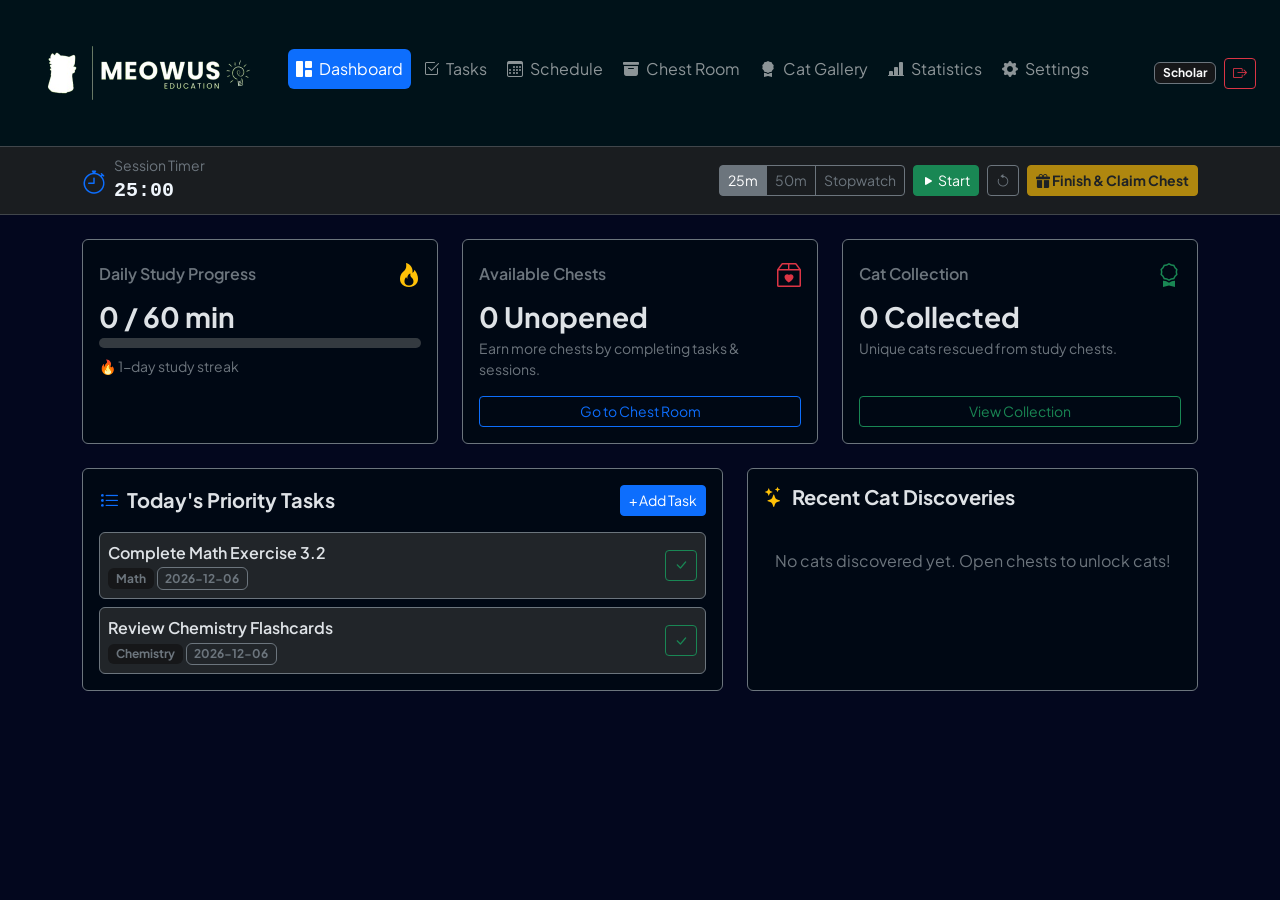
==== index.html @ 3c2ec301 "Initial commit" ====
<!DOCTYPE html>
<html lang="en" data-bs-theme="dark">

<head>
    <meta charset="UTF-8" />
    <meta name="viewport" content="width=device-width, initial-scale=1.0" />
    <title>Meowus Education</title>
    <!-- Bootstrap 5 CSS (Dark Mode enabled) -->
    <link href="https://cdn.jsdelivr.net/npm/bootstrap@5.3.3/dist/css/bootstrap.min.css" rel="stylesheet" />
    <!-- Bootstrap Icons -->
    <link href="https://cdn.jsdelivr.net/npm/bootstrap-icons@1.11.3/font/bootstrap-icons.min.css" rel="stylesheet" />
    <!-- Google Fonts -->
    <link rel="preconnect" href="https://fonts.googleapis.com">
    <link rel="preconnect" href="https://fonts.gstatic.com" crossorigin>
    <link href="https://fonts.googleapis.com/css2?family=Plus+Jakarta+Sans:wght@400;500;600;700;800&display=swap"
        rel="stylesheet">
    <link rel="stylesheet" href="./mindx-cinema/styles/style.css" />
</head>

<body>
    <!-- Top Navigation Bar -->
    <header
        class="navbar navbar-expand-lg navbar-dark border-bottom border-secondary-subtle sticky-top bg-dark-surface">
        <div class="container-fluid px-3 px-lg-4">
            <a class="navbar-brand d-flex align-items-center gap-2 fw-bold" href="#">
                <span class="nav-icon-container">
                    <img class="nav-icon" src="/mindx-cinema/assets/icon.png" alt="App Logo">
                </span>
            </a>

            <!-- Mobile Toggle -->
            <button class="navbar-toggler" type="button" data-bs-toggle="collapse" data-bs-target="#topNav">
                <span class="navbar-toggler-icon"></span>
            </button>

            <!-- Nav Items -->
            <div class="collapse navbar-collapse" id="topNav">
                <ul class="navbar-nav me-auto mb-2 ms-lg-5 nav-pills gap-1 ms-lg-3">
                    <li class="nav-item">
                        <button class="nav-link active" data-view="dashboard"><i class="bi bi-grid-1x2-fill me-1"></i>
                            Dashboard</button>
                    </li>
                    <li class="nav-item">
                        <button class="nav-link" data-view="tasks"><i class="bi bi-check2-square me-1"></i>
                            Tasks</button>
                    </li>
                    <li class="nav-item">
                        <button class="nav-link" data-view="schedule"><i class="bi bi-calendar3 me-1"></i>
                            Schedule</button>
                    </li>
                    <li class="nav-item">
                        <button class="nav-link position-relative" data-view="chests">
                            <i class="bi bi-archive-fill me-1"></i> Chest Room
                            <span id="navChestBadge"
                                class="position-absolute top-0 start-100 translate-middle badge rounded-pill bg-danger d-none">0</span>
                        </button>
                    </li>
                    <li class="nav-item">
                        <button class="nav-link" data-view="collection"><i class="bi bi-award-fill me-1"></i> Cat
                            Gallery</button>
                    </li>
                    <li class="nav-item">
                        <button class="nav-link" data-view="stats"><i class="bi bi-bar-chart-line-fill me-1"></i>
                            Statistics</button>
                    </li>
                    <li class="nav-item">
                        <button class="nav-link" data-view="settings"><i class="bi bi-gear-fill me-1"></i>
                            Settings</button>
                    </li>
                </ul>

                <!-- User / Auth Profile Area -->
                <div class="d-flex align-items-center gap-2">
                    <div id="authProfileDisplay" class="d-none align-items-center gap-2">
                        <span class="badge bg-secondary-subtle text-light border border-secondary px-2 py-1"
                            id="currentUserDisplay">User</span>
                        <button class="btn btn-sm btn-outline-danger" id="logoutBtn" title="Logout"><i
                                class="bi bi-box-arrow-right"></i></button>
                    </div>
                    <button class="btn btn-sm btn-primary" id="loginModalBtn" data-bs-toggle="modal"
                        data-bs-target="#authModal">
                        <i class="bi bi-person-fill"></i> Sign In
                    </button>
                </div>
            </div>
        </div>
    </header>

    <!-- Global Banner / Study Timer Widget (Fixed Bar) -->
    <section class="timer-bar bg-dark-subtle border-bottom border-secondary-subtle py-2">
        <div class="container d-flex flex-wrap align-items-center justify-content-between gap-2">
            <div class="d-flex align-items-center gap-2">
                <i class="bi bi-stopwatch text-primary fs-4"></i>
                <div>
                    <span class="small text-secondary d-block">Session Timer</span>
                    <span class="fs-5 fw-bold font-monospace" id="timerDisplay">25:00</span>
                </div>
            </div>
            <div class="d-flex align-items-center gap-2">
                <div class="btn-group btn-group-sm">
                    <button class="btn btn-outline-secondary active" data-timer-type="25">25m</button>
                    <button class="btn btn-outline-secondary" data-timer-type="50">50m</button>
                    <button class="btn btn-outline-secondary" data-timer-type="stopwatch">Stopwatch</button>
                </div>
                <button class="btn btn-sm btn-success" id="timerToggleBtn"><i class="bi bi-play-fill"></i>
                    Start</button>
                <button class="btn btn-sm btn-outline-secondary" id="timerResetBtn"><i
                        class="bi bi-arrow-counterclockwise"></i></button>
                <button class="btn btn-sm btn-warning text-dark fw-bold" id="claimSessionRewardBtn" disabled
                    title="Finish at least 15 min to earn a Study Chest">
                    <i class="bi bi-gift-fill"></i> Finish & Claim Chest
                </button>
            </div>
        </div>
    </section>

    <!-- Main View Container -->
    <main class="container py-4 flex-grow-1">

        <!-- VIEW 1: DASHBOARD -->
        <div id="view-dashboard" class="app-view active">
            <div class="row g-4">
                <!-- Quick stats -->
                <div class="col-12 col-md-4">
                    <div class="card h-100 p-3 bg-dark-card border-secondary">
                        <div class="d-flex justify-content-between align-items-center mb-2">
                            <span class="text-secondary fw-semibold">Daily Study Progress</span>
                            <i class="bi bi-fire text-warning fs-4"></i>
                        </div>
                        <h3 class="fw-bold mb-1" id="dashStudyMinutes">0 / 60 min</h3>
                        <div class="progress progress-bar-themed mb-2" style="height: 10px;">
                            <div class="progress-bar bg-primary" id="dashGoalProgress" style="width: 0%"></div>
                        </div>
                        <span class="small text-secondary" id="dashStreakText">🔥 0-day study streak</span>
                    </div>
                </div>

                <div class="col-12 col-md-4">
                    <div class="card h-100 p-3 bg-dark-card border-secondary">
                        <div class="d-flex justify-content-between align-items-center mb-2">
                            <span class="text-secondary fw-semibold">Available Chests</span>
                            <i class="bi bi-box2-heart text-danger fs-4"></i>
                        </div>
                        <h3 class="fw-bold mb-1" id="dashChestCount">0 Unopened</h3>
                        <p class="small text-secondary mb-3">Earn more chests by completing tasks & sessions.</p>
                        <button class="btn btn-sm btn-outline-primary mt-auto" onclick="switchView('chests')">Go to
                            Chest Room</button>
                    </div>
                </div>

                <div class="col-12 col-md-4">
                    <div class="card h-100 p-3 bg-dark-card border-secondary">
                        <div class="d-flex justify-content-between align-items-center mb-2">
                            <span class="text-secondary fw-semibold">Cat Collection</span>
                            <i class="bi bi-award text-success fs-4"></i>
                        </div>
                        <h3 class="fw-bold mb-1" id="dashCatCount">0 Collected</h3>
                        <p class="small text-secondary mb-3">Unique cats rescued from study chests.</p>
                        <button class="btn btn-sm btn-outline-success mt-auto" onclick="switchView('collection')">View
                            Collection</button>
                    </div>
                </div>

                <!-- Today's Pending Tasks -->
                <div class="col-12 col-lg-7">
                    <div class="card bg-dark-card border-secondary p-3 h-100">
                        <div class="d-flex justify-content-between align-items-center mb-3">
                            <h5 class="fw-bold mb-0"><i class="bi bi-list-task me-2 text-primary"></i>Today's Priority
                                Tasks</h5>
                            <button class="btn btn-sm btn-primary" onclick="openCreateTaskModal()">+ Add Task</button>
                        </div>
                        <div id="dashTaskList" class="task-list-container d-flex flex-column gap-2">
                            <!-- Dynamically populated -->
                        </div>
                    </div>
                </div>

                <!-- Recent Cat Discoveries -->
                <div class="col-12 col-lg-5">
                    <div class="card bg-dark-card border-secondary p-3 h-100">
                        <h5 class="fw-bold mb-3"><i class="bi bi-stars text-warning me-2"></i>Recent Cat Discoveries
                        </h5>
                        <div id="dashRecentCats" class="row g-2">
                            <!-- Dynamically populated -->
                        </div>
                    </div>
                </div>
            </div>
        </div>

        <!-- VIEW 2: TASKS -->
        <div id="view-tasks" class="app-view">
            <div class="d-flex flex-wrap justify-content-between align-items-center gap-3 mb-4">
                <div>
                    <h3 class="fw-bold mb-0">Study Tasks & Assignments</h3>
                    <p class="text-secondary mb-0">Complete tasks to earn corresponding reward chests!</p>
                </div>
                <div class="d-flex gap-2">
                    <select id="taskCategoryFilter" class="form-select form-select-sm bg-dark border-secondary">
                        <option value="all">All Categories</option>
                        <option value="small">Small Task (Cardboard Box)</option>
                        <option value="homework">Homework (Homework Box)</option>
                        <option value="milestone">Milestone (Golden Chest)</option>
                    </select>
                    <button class="btn btn-primary btn-sm px-3" onclick="openCreateTaskModal()"><i
                            class="bi bi-plus-lg"></i> Add Task</button>
                </div>
            </div>

            <div class="row g-3" id="taskListGrid">
                <!-- Rendered task cards -->
            </div>
        </div>

        <!-- VIEW 3: SCHEDULE -->
        <div id="view-schedule" class="app-view">
            <div class="d-flex justify-content-between align-items-center mb-4">
                <div>
                    <h3 class="fw-bold mb-0">Study Schedule</h3>
                    <p class="text-secondary mb-0">Plan your revisions, lecture sessions, and assignment deadlines.</p>
                </div>
                <button class="btn btn-primary btn-sm" data-bs-toggle="modal" data-bs-target="#scheduleModal">+ Schedule
                    Event</button>
            </div>

            <div class="row g-3" id="scheduleListContainer">
                <!-- Scheduled blocks injected here -->
            </div>
        </div>

        <!-- VIEW 4: CHEST ROOM -->
        <div id="view-chests" class="app-view">
            <div class="text-center mb-4">
                <h2 class="fw-bold mb-1">Rewards & Chest Room</h2>
                <p class="text-secondary">Open earned chests to adopt brand new unique cats for your gallery!</p>
            </div>

            <div class="row g-4 justify-content-center">
                <!-- Cardboard Box -->
                <div class="col-12 col-sm-6 col-lg-3">
                    <div class="card chest-card bg-dark-card border-secondary text-center p-3 h-100">
                        <div class="chest-icon-wrapper mb-3">
                            <i class="bi bi-box-seam fs-1 text-secondary"></i>
                        </div>
                        <h5 class="fw-bold">Cardboard Box</h5>
                        <p class="small text-secondary mb-3">Reward for completing quick tasks.</p>
                        <div class="mb-3">
                            <span class="badge bg-secondary-subtle text-secondary-emphasis fs-6"
                                id="boxCount-cardboard">0 Available</span>
                        </div>
                        <button class="btn btn-primary mt-auto" onclick="openChest('cardboard')" id="openBtn-cardboard"
                            disabled>Open Box</button>
                    </div>
                </div>

                <!-- Homework Box -->
                <div class="col-12 col-sm-6 col-lg-3">
                    <div class="card chest-card bg-dark-card border-secondary text-center p-3 h-100">
                        <div class="chest-icon-wrapper mb-3">
                            <i class="bi bi-briefcase-fill fs-1 text-info"></i>
                        </div>
                        <h5 class="fw-bold">Homework Box</h5>
                        <p class="small text-secondary mb-3">Reward for finishing a full homework.</p>
                        <div class="mb-3">
                            <span class="badge bg-info-subtle text-info fs-6" id="boxCount-homework">0 Available</span>
                        </div>
                        <button class="btn btn-info mt-auto text-dark fw-bold" onclick="openChest('homework')"
                            id="openBtn-homework" disabled>Open Box</button>
                    </div>
                </div>

                <!-- Study Chest -->
                <div class="col-12 col-sm-6 col-lg-3">
                    <div class="card chest-card bg-dark-card border-secondary text-center p-3 h-100">
                        <div class="chest-icon-wrapper mb-3">
                            <i class="bi bi-gem fs-1 text-primary"></i>
                        </div>
                        <h5 class="fw-bold">Study Chest</h5>
                        <p class="small text-secondary mb-3">Earned from focused study timer sessions.</p>
                        <div class="mb-3">
                            <span class="badge bg-primary-subtle text-primary fs-6" id="boxCount-study">0
                                Available</span>
                        </div>
                        <button class="btn btn-primary mt-auto" onclick="openChest('study')" id="openBtn-study"
                            disabled>Open Chest</button>
                    </div>
                </div>

                <!-- Golden Chest -->
                <div class="col-12 col-sm-6 col-lg-3">
                    <div class="card chest-card bg-dark-card border-warning text-center p-3 h-100">
                        <div class="chest-icon-wrapper mb-3">
                            <i class="bi bi-trophy-fill fs-1 text-warning"></i>
                        </div>
                        <h5 class="fw-bold text-warning">Golden Chest</h5>
                        <p class="small text-secondary mb-3">Higher Epic/Legendary cat chance for milestones.</p>
                        <div class="mb-3">
                            <span class="badge bg-warning text-dark fs-6" id="boxCount-golden">0 Available</span>
                        </div>
                        <button class="btn btn-warning mt-auto fw-bold text-dark" onclick="openChest('golden')"
                            id="openBtn-golden" disabled>Open Golden Chest</button>
                    </div>
                </div>
            </div>
        </div>

        <!-- VIEW 5: CAT COLLECTION -->
        <div id="view-collection" class="app-view">
            <div class="d-flex flex-wrap justify-content-between align-items-center gap-3 mb-4">
                <div>
                    <h3 class="fw-bold mb-0">Cat Collection</h3>
                    <p class="text-secondary mb-0">Every cat is guaranteed unique by CatAPI ID.</p>
                </div>
                <div class="d-flex gap-2">
                    <select id="collectionRarityFilter" class="form-select form-select-sm bg-dark border-secondary">
                        <option value="all">All Rarities</option>
                        <option value="Common">Common</option>
                        <option value="Rare">Rare</option>
                        <option value="Epic">Epic</option>
                        <option value="Legendary">Legendary</option>
                    </select>
                </div>
            </div>

            <div class="row g-3" id="collectionGrid">
                <!-- Cats injected here -->
            </div>
        </div>

        <!-- VIEW 6: STATISTICS -->
        <div id="view-stats" class="app-view">
            <h3 class="fw-bold mb-4">Study Performance & Collection Metrics</h3>
            <div class="row g-4">
                <div class="col-12 col-md-3">
                    <div class="card bg-dark-card border-secondary p-3 text-center">
                        <h6 class="text-secondary">Total Study Time</h6>
                        <h2 class="fw-bold text-primary mb-0" id="statTotalMinutes">0m</h2>
                    </div>
                </div>
                <div class="col-12 col-md-3">
                    <div class="card bg-dark-card border-secondary p-3 text-center">
                        <h6 class="text-secondary">Tasks Completed</h6>
                        <h2 class="fw-bold text-success mb-0" id="statCompletedTasks">0</h2>
                    </div>
                </div>
                <div class="col-12 col-md-3">
                    <div class="card bg-dark-card border-secondary p-3 text-center">
                        <h6 class="text-secondary">Cats Adopted</h6>
                        <h2 class="fw-bold text-warning mb-0" id="statCatsCount">0</h2>
                    </div>
                </div>
                <div class="col-12 col-md-3">
                    <div class="card bg-dark-card border-secondary p-3 text-center">
                        <h6 class="text-secondary">Current Streak</h6>
                        <h2 class="fw-bold text-danger mb-0" id="statStreak">0 Days</h2>
                    </div>
                </div>

                <div class="col-12 col-md-6">
                    <div class="card bg-dark-card border-secondary p-4 h-100">
                        <h5 class="fw-bold mb-3">Cat Collection Rarity Breakdown</h5>
                        <div id="rarityBreakdownContainer" class="d-flex flex-column gap-3">
                            <!-- Progress meters for Common/Rare/Epic/Legendary -->
                        </div>
                    </div>
                </div>

                <div class="col-12 col-md-6">
                    <div class="card bg-dark-card border-secondary p-4 h-100">
                        <h5 class="fw-bold mb-3">Chests Opened Lifetime</h5>
                        <div id="chestBreakdownContainer" class="d-flex flex-column gap-2">
                            <!-- Breakdown list -->
                        </div>
                    </div>
                </div>
            </div>
        </div>

        <!-- VIEW 7: SETTINGS -->
        <div id="view-settings" class="app-view">
            <div class="card bg-dark-card border-secondary p-4 max-w-700 mx-auto">
                <h4 class="fw-bold mb-3">App & Study Settings</h4>

                <div class="mb-3">
                    <label class="form-label">Daily Study Goal (Minutes)</label>
                    <input type="number" class="form-control bg-dark border-secondary" id="settingDailyGoal" min="10"
                        max="600" value="60">
                </div>

                <div class="mb-3">
                    <label class="form-label">Custom The Cat API Key (Optional)</label>
                    <input type="password" class="form-control bg-dark border-secondary" id="settingApiKey"
                        placeholder="Leave empty to use public shared key">
                    <div class="form-text">Free API key from <a href="https://thecatapi.com/" target="_blank"
                            rel="noreferrer">thecatapi.com</a> removes global request throttling.</div>
                </div>

                <div class="mb-3">
                    <label class="form-label">Study Background Music</label>
                    <select class="form-select bg-dark border-secondary" id="settingMusicTrack">
                        <option value="disabled">Disabled</option>
                        <option value="ambient" selected>Ambient Focus (Looped)</option>
                        <option value="piano">Calm Piano (Looped)</option>
                        <option value="lo-fi">Lo-Fi Study Beats (Looped)</option>
                        <option value="nature">Nature Sounds (Looped)</option>
                    </select>
                    <div class="form-text">Background music plays during timer sessions. Your custom upload coming soon!
                    </div>
                </div>

                <div class="form-check form-switch mb-3">
                    <input class="form-check-input" type="checkbox" id="settingMusicToggle" checked>
                    <label class="form-check-label" for="settingMusicToggle">Enable Background Study Music</label>
                </div>

                <!-- Keep the existing sound effects toggle -->
                <div class="form-check form-switch mb-3">
                    <input class="form-check-input" type="checkbox" id="settingSoundToggle" checked>
                    <label class="form-check-label" for="settingSoundToggle">Enable Sound Effects for Chests &
                        Timer</label>
                </div>

                <div class="form-check form-switch mb-3">
                    <input class="form-check-input" type="checkbox" id="settingSoundToggle" checked>
                    <label class="form-check-label" for="settingSoundToggle">Enable Sound Effects for Chests &
                        Timer</label>
                </div>

                <hr class="border-secondary my-4" />

                <div class="d-flex justify-content-between align-items-center">
                    <div>
                        <h6 class="fw-bold text-danger mb-1">Reset All Local Data</h6>
                        <p class="small text-secondary mb-0">Deletes current user tasks, streak, and cat collection.</p>
                    </div>
                    <button class="btn btn-outline-danger btn-sm" id="resetDataBtn">Purge Data</button>
                </div>

                <div class="mt-4 text-end">
                    <button class="btn btn-primary" id="saveSettingsBtn">Save Settings</button>
                </div>
            </div>
        </div>

    </main>

    <!-- MODAL: Add / Edit Task -->
    <div class="modal fade" id="taskModal" tabindex="-1">
        <div class="modal-dialog modal-dialog-centered">
            <div class="modal-content bg-dark-card border-secondary">
                <div class="modal-header border-secondary">
                    <h5 class="modal-title fw-bold" id="taskModalTitle">Add New Study Task</h5>
                    <button type="button" class="btn-close btn-close-white" data-bs-dismiss="modal"></button>
                </div>
                <div class="modal-body">
                    <form id="taskForm">
                        <input type="hidden" id="taskFormId" />
                        <div class="mb-3">
                            <label class="form-label">Task Title</label>
                            <input type="text" class="form-control bg-dark border-secondary" id="taskTitleInput"
                                required placeholder="e.g. Read Physics Chapter 4" />
                        </div>
                        <div class="row g-2 mb-3">
                            <div class="col-6">
                                <label class="form-label">Subject</label>
                                <input type="text" class="form-control bg-dark border-secondary" id="taskSubjectInput"
                                    required placeholder="e.g. Math, History" />
                            </div>
                            <div class="col-6">
                                <label class="form-label">Deadline</label>
                                <input type="date" class="form-control bg-dark border-secondary" id="taskDeadlineInput"
                                    required />
                            </div>
                        </div>
                        <div class="row g-2 mb-3">
                            <div class="col-6">
                                <label class="form-label">Type & Reward</label>
                                <select class="form-select bg-dark border-secondary" id="taskTypeInput">
                                    <option value="small">Small Task (Cardboard)</option>
                                    <option value="homework">Homework (Homework Box)</option>
                                    <option value="milestone">Milestone (Golden Chest)</option>
                                </select>
                            </div>
                            <div class="col-6">
                                <label class="form-label">Priority</label>
                                <select class="form-select bg-dark border-secondary" id="taskPriorityInput">
                                    <option value="Low">Low</option>
                                    <option value="Medium" selected>Medium</option>
                                    <option value="High">High</option>
                                </select>
                            </div>
                        </div>
                        <div class="text-end">
                            <button type="submit" class="btn btn-primary">Save Task</button>
                        </div>
                    </form>
                </div>
            </div>
        </div>
    </div>

    <!-- MODAL: Add Schedule Event -->
    <div class="modal fade" id="scheduleModal" tabindex="-1">
        <div class="modal-dialog modal-dialog-centered">
            <div class="modal-content bg-dark-card border-secondary">
                <div class="modal-header border-secondary">
                    <h5 class="modal-title fw-bold">Schedule Study Session / Class</h5>
                    <button type="button" class="btn-close btn-close-white" data-bs-dismiss="modal"></button>
                </div>
                <div class="modal-body">
                    <form id="scheduleForm">
                        <div class="mb-3">
                            <label class="form-label">Event Name</label>
                            <input type="text" class="form-control bg-dark border-secondary" id="schedTitle" required
                                placeholder="Calculus Lecture / Revision" />
                        </div>
                        <div class="row g-2 mb-3">
                            <div class="col-6">
                                <label class="form-label">Day of Week</label>
                                <select class="form-select bg-dark border-secondary" id="schedDay">
                                    <option>Monday</option>
                                    <option>Tuesday</option>
                                    <option>Wednesday</option>
                                    <option>Thursday</option>
                                    <option>Friday</option>
                                    <option>Saturday</option>
                                    <option>Sunday</option>
                                </select>
                            </div>
                            <div class="col-6">
                                <label class="form-label">Time</label>
                                <input type="time" class="form-control bg-dark border-secondary" id="schedTime" required
                                    value="10:00" />
                            </div>
                        </div>
                        <div class="mb-3">
                            <label class="form-label">Type</label>
                            <select class="form-select bg-dark border-secondary" id="schedType">
                                <option value="Class">Class / Lecture</option>
                                <option value="Revision">Revision Session</option>
                                <option value="Deadline">Assignment Deadline</option>
                            </select>
                        </div>
                        <div class="text-end">
                            <button type="submit" class="btn btn-primary">Add Event</button>
                        </div>
                    </form>
                </div>
            </div>
        </div>
    </div>

    <!-- MODAL: Chest Reveal (Unboxing Animation) -->
    <div class="modal fade" id="chestRevealModal" data-bs-backdrop="static" tabindex="-1">
        <div class="modal-dialog modal-dialog-centered">
            <div class="modal-content bg-dark-card border-secondary text-center overflow-hidden">
                <div class="modal-body p-4">
                    <div id="unboxingSpinner" class="py-5">
                        <div class="spinner-grow text-warning mb-3" style="width: 3.5rem; height: 3.5rem;"></div>
                        <h4 class="fw-bold animate-pulse">Unlocking Chest & Calling The Cat API...</h4>
                        <p class="text-secondary small">Looking for a brand new, unique cat...</p>
                    </div>

                    <div id="unboxingResult" class="d-none">
                        <span class="badge mb-2 px-3 py-1 fs-6 text-uppercase fw-bold" id="catRarityBadge">Common</span>
                        <div class="cat-reveal-image-container position-relative rounded overflow-hidden my-3">
                            <img id="revealCatImage" src="" alt="Rescued Cat" class="img-fluid rounded" />
                        </div>
                        <h4 class="fw-bold" id="catRevealName">Unique Cat Rescued!</h4>
                        <p class="text-secondary small font-monospace mb-1" id="catRevealId">Cat ID: -</p>
                        <p class="text-secondary small mb-3" id="catRevealDate"></p>
                        <button class="btn btn-success px-4" data-bs-dismiss="modal">Add to Collection</button>
                    </div>
                </div>
            </div>
        </div>
    </div>

    <!-- MODAL: Cat Card Inspector -->
    <div class="modal fade" id="catInspectModal" tabindex="-1">
        <div class="modal-dialog modal-dialog-centered">
            <div class="modal-content bg-dark-card border-secondary">
                <div class="modal-header border-secondary">
                    <h5 class="modal-title fw-bold" id="inspectTitle">Cat Details</h5>
                    <button type="button" class="btn-close btn-close-white" data-bs-dismiss="modal"></button>
                </div>
                <div class="modal-body text-center">
                    <img id="inspectImage" src="" alt="Cat Image" class="img-fluid rounded mb-3 border border-secondary"
                        style="max-height: 380px; object-fit: cover;" />
                    <h5 class="fw-bold mb-1" id="inspectId"></h5>
                    <span class="badge mb-2 px-3 py-1" id="inspectRarity"></span>
                    <p class="text-secondary small mb-0" id="inspectDate"></p>

                    <!-- NEW: Cat Rename Section -->
                    <div class="card bg-dark border-secondary p-2 mb-3">
                        <input type="text" class="form-control bg-dark border-secondary form-control-sm"
                            id="catCustomName" placeholder="Give your cat a custom name..." maxlength="50">
                        <button class="btn btn-sm btn-outline-success mt-2 w-100" id="saveCustomNameBtn">
                            <i class="bi bi-pencil"></i> Save Custom Name
                        </button>
                    </div>

                    <button class="btn btn-sm btn-outline-danger w-100" id="removeCatBtn">
                        <i class="bi bi-trash"></i> Remove from Collection
                    </button>
                </div>
            </div>
        </div>
    </div>

    <!-- MODAL: Sign In / Auth -->
    <div class="modal fade" id="authModal" tabindex="-1">
        <div class="modal-dialog modal-dialog-centered">
            <div class="modal-content bg-dark-card border-secondary">
                <div class="modal-header border-secondary">
                    <h5 class="modal-title fw-bold">Sign In / Switch Profile</h5>
                    <button type="button" class="btn-close btn-close-white" data-bs-dismiss="modal"></button>
                </div>
                <div class="modal-body">
                    <form id="authForm">
                        <div class="mb-3">
                            <label class="form-label">Username</label>
                            <input type="text" class="form-control bg-dark border-secondary" id="authUsernameInput"
                                required placeholder="e.g. CatScholar" />
                            <div class="form-text">Every username keeps separate tasks, chests, and collections in
                                localStorage.</div>
                        </div>
                        <div class="text-end">
                            <button type="submit" class="btn btn-primary">Continue</button>
                        </div>
                    </form>
                </div>
            </div>
        </div>
    </div>

    <!-- Audio for background study music -->
    <audio id="bgMusicPlayer" loop style="display: none;"></audio>

    <!-- Bootstrap JS Bundle -->
    <script src="https://cdn.jsdelivr.net/npm/bootstrap@5.3.3/dist/js/bootstrap.bundle.min.js"></script>
    <script src="./mindx-cinema/scripts/app.js"></script>
</body>

</html>
---- mindx-cinema/styles/style.css ----
:root {
    --bg-body: #03071e;
    --bg-surface: #001219;
    --bg-card: #000814;
    --border-color: #0d1b2a;
    --text-main: #f0f6fc;
    --text-muted: #8b949e;
    --primary-accent: #0b090a;
}

.nav-icon-container {
    position: relative;
    width: 200px;
    height: 120px;
}

.nav-icon {
    position: absolute;
    width: 250px;
    height: 250px;

    top: 50%;
    left: 60%;
    transform: translate(-50%, -50%);
}

body {
    font-family: 'Plus Jakarta Sans', -apple-system, BlinkMacSystemFont, sans-serif;
    background-color: var(--bg-body);
    color: var(--text-main);
    min-height: 100vh;
    display: flex;
    flex-direction: column;
}

/* Background surfaces */
.bg-dark-surface {
    background-color: var(--bg-surface) !important;
}

.bg-dark-card {
    background-color: var(--bg-card) !important;
}

/* App Logo Icon styling */
.app-icon {
    width: 32px;
    height: 32px;
    object-fit: cover;
    border: 1.5px solid var(--primary-accent);
}

.text-gradient {
    background: linear-gradient(135deg, #818cf8 0%, #c084fc 100%);
    -webkit-background-clip: text;
    -webkit-text-fill-color: transparent;
}

/* View switcher */
.app-view {
    display: none;
    animation: fadeIn 0.25s ease-in-out;
}

.app-view.active {
    display: block;
}

@keyframes fadeIn {
    from {
        opacity: 0;
        transform: translateY(6px);
    }

    to {
        opacity: 1;
        transform: translateY(0);
    }
}

/* Chest Cards */
.chest-card {
    transition: transform 0.2s ease, box-shadow 0.2s ease;
}

.chest-card:hover {
    transform: translateY(-4px);
    box-shadow: 0 10px 20px rgba(0, 0, 0, 0.4);
}

.chest-icon-wrapper {
    animation: floatIcon 3s ease-in-out infinite;
}

@keyframes floatIcon {

    0%,
    100% {
        transform: translateY(0);
    }

    50% {
        transform: translateY(-6px);
    }
}

/* Rarity Glowing Borders & Badges */
.rarity-Common {
    border-color: #8b949e !important;
}

.badge-Common {
    background-color: #484f58;
    color: #fff;
}

.rarity-Rare {
    border-color: #38bdf8 !important;
    box-shadow: 0 0 10px rgba(56, 189, 248, 0.2);
}

.badge-Rare {
    background-color: #0284c7;
    color: #fff;
}

.rarity-Epic {
    border-color: #a855f7 !important;
    box-shadow: 0 0 14px rgba(168, 85, 247, 0.25);
}

.badge-Epic {
    background-color: #9333ea;
    color: #fff;
}

.rarity-Legendary {
    border-color: #eab308 !important;
    box-shadow: 0 0 18px rgba(234, 179, 8, 0.35);
}

.badge-Legendary {
    background-color: #ca8a04;
    color: #fff;
}

/* Cat Card Thumbnails */
.cat-thumbnail {
    aspect-ratio: 1 / 1;
    object-fit: cover;
    width: 100%;
}

.cat-card-interactive {
    cursor: pointer;
    transition: transform 0.2s ease;
}

.cat-card-interactive:hover {
    transform: scale(1.03);
}

.animate-pulse {
    animation: pulse 1.5s cubic-bezier(0.4, 0, 0.6, 1) infinite;
}

@keyframes pulse {

    0%,
    100% {
        opacity: 1;
    }

    50% {
        opacity: 0.5;
    }
}

/* Scrollable containers */
.task-list-container {
    max-height: 480px;
    overflow-y: auto;
}

.max-w-700 {
    max-width: 700px;
}
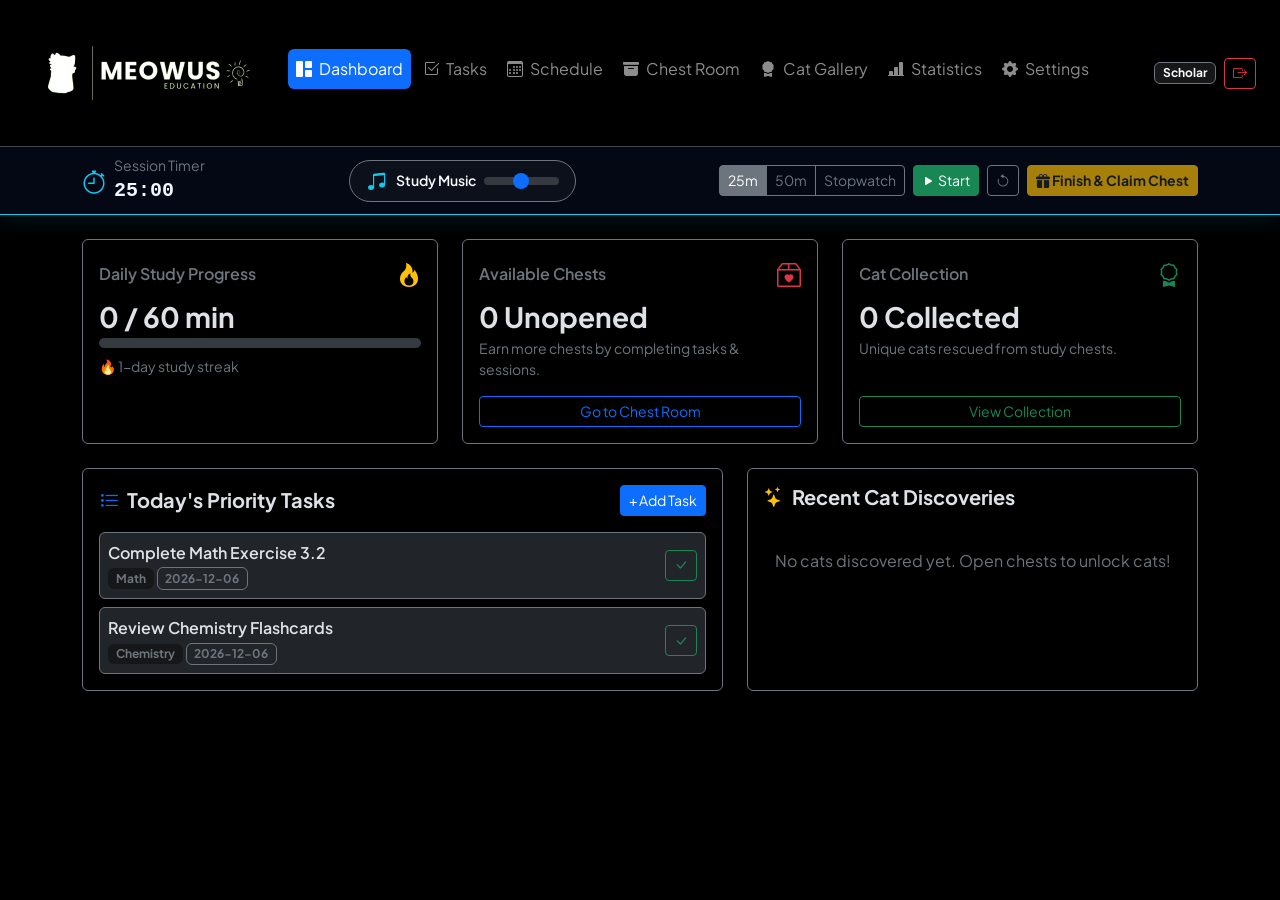
==== commit aa4edc3b: "Overall changes" ====
--- a/index.html
+++ b/index.html
@@ -86,16 +86,31 @@
         </div>
     </header>
 
-    <!-- Global Banner / Study Timer Widget (Fixed Bar) -->
-    <section class="timer-bar bg-dark-subtle border-bottom border-secondary-subtle py-2">
-        <div class="container d-flex flex-wrap align-items-center justify-content-between gap-2">
+    <!-- Global Banner / Study Timer & Music Widget (Fixed Bar) -->
+    <section class="timer-bar border-bottom border-info-subtle py-2">
+        <div class="container d-flex flex-wrap align-items-center justify-content-between gap-3">
+            <!-- Left: Timer Display -->
             <div class="d-flex align-items-center gap-2">
-                <i class="bi bi-stopwatch text-primary fs-4"></i>
+                <i class="bi bi-stopwatch text-info fs-4"></i>
                 <div>
                     <span class="small text-secondary d-block">Session Timer</span>
                     <span class="fs-5 fw-bold font-monospace" id="timerDisplay">25:00</span>
                 </div>
             </div>
+
+            <!-- Center: Looped Study Music Bar -->
+            <div
+                class="music-player-pill d-flex align-items-center gap-2 px-3 py-1 rounded-pill border border-secondary">
+                <button class="btn btn-sm btn-link text-info p-0 text-decoration-none" id="quickMusicToggleBtn"
+                    title="Play/Pause Study Music">
+                    <i class="bi bi-music-note-beamed fs-5" id="quickMusicIcon"></i>
+                </button>
+                <span class="small fw-semibold text-light" id="musicStatusText">Study Music</span>
+                <input type="range" class="form-range music-volume-slider" id="musicVolumeSlider" min="0" max="1"
+                    step="0.05" value="0.5" title="Music Volume">
+            </div>
+
+            <!-- Right: Timer Controls -->
             <div class="d-flex align-items-center gap-2">
                 <div class="btn-group btn-group-sm">
                     <button class="btn btn-outline-secondary active" data-timer-type="25">25m</button>
@@ -396,34 +411,23 @@
                 </div>
 
                 <div class="mb-3">
-                    <label class="form-label">Study Background Music</label>
+                    <label class="form-label">Study Background Music Track</label>
                     <select class="form-select bg-dark border-secondary" id="settingMusicTrack">
-                        <option value="disabled">Disabled</option>
-                        <option value="ambient" selected>Ambient Focus (Looped)</option>
-                        <option value="piano">Calm Piano (Looped)</option>
-                        <option value="lo-fi">Lo-Fi Study Beats (Looped)</option>
-                        <option value="nature">Nature Sounds (Looped)</option>
+                        <option value="./mindx-cinema/assets/study-music.mp3" selected>Main Study Theme (study-music.mp3)</option>
+                        <option value="./mindx-cinema/assets/lofi.mp3">Lo-Fi Beats (lofi.mp3)</option>
+                        <option value="./mindx-cinema/assets/ambient.mp3">Ambient Focus (ambient.mp3)</option>
                     </select>
-                    <div class="form-text">Background music plays during timer sessions. Your custom upload coming soon!
-                    </div>
+                    <div class="form-text">Put your audio files inside <code>/mindx-cinema/assets/</code>!</div>
                 </div>
 
                 <div class="form-check form-switch mb-3">
                     <input class="form-check-input" type="checkbox" id="settingMusicToggle" checked>
-                    <label class="form-check-label" for="settingMusicToggle">Enable Background Study Music</label>
-                </div>
-
-                <!-- Keep the existing sound effects toggle -->
+                    <label class="form-check-label" for="settingMusicToggle">Auto-Play Study Music When Timer Starts</label>
+                </div>
+
                 <div class="form-check form-switch mb-3">
                     <input class="form-check-input" type="checkbox" id="settingSoundToggle" checked>
-                    <label class="form-check-label" for="settingSoundToggle">Enable Sound Effects for Chests &
-                        Timer</label>
-                </div>
-
-                <div class="form-check form-switch mb-3">
-                    <input class="form-check-input" type="checkbox" id="settingSoundToggle" checked>
-                    <label class="form-check-label" for="settingSoundToggle">Enable Sound Effects for Chests &
-                        Timer</label>
+                    <label class="form-check-label" for="settingSoundToggle">Enable Sound Effects for Chests & Timer</label>
                 </div>
 
                 <hr class="border-secondary my-4" />
@@ -634,8 +638,8 @@
         </div>
     </div>
 
-    <!-- Audio for background study music -->
-    <audio id="bgMusicPlayer" loop style="display: none;"></audio>
+    <!-- Audio for background study music (Put your study-music.mp3 in /mindx-cinema/assets/) -->
+    <audio id="bgMusicPlayer" src="./mindx-cinema/assets/study-music.mp3" loop preload="auto"></audio>
 
     <!-- Bootstrap JS Bundle -->
     <script src="https://cdn.jsdelivr.net/npm/bootstrap@5.3.3/dist/js/bootstrap.bundle.min.js"></script>
--- a/mindx-cinema/styles/style.css
+++ b/mindx-cinema/styles/style.css
@@ -1,11 +1,11 @@
 :root {
-    --bg-body: #03071e;
-    --bg-surface: #001219;
-    --bg-card: #000814;
-    --border-color: #0d1b2a;
+    --bg-body: #000000;
+    --bg-surface: #000000;
+    --bg-card: #000000;
+    --border-color: #02050a;
     --text-main: #f0f6fc;
     --text-muted: #8b949e;
-    --primary-accent: #0b090a;
+    --primary-accent: #000000;
 }
 
 .nav-icon-container {
@@ -52,7 +52,6 @@
 
 .text-gradient {
     background: linear-gradient(135deg, #818cf8 0%, #c084fc 100%);
-    -webkit-background-clip: text;
     -webkit-text-fill-color: transparent;
 }
 
@@ -76,6 +75,42 @@
         opacity: 1;
         transform: translateY(0);
     }
+}
+
+/* Timer Bar Custom Color & Glow */
+.timer-bar {
+    background-color: #040814 !important;
+    border-bottom: 1px solid #0dcaf0 !important; /* Cyan / Info border */
+    box-shadow: 0 4px 20px rgba(13, 202, 240, 0.12);
+}
+
+/* Music Player Pill in Timer Bar */
+.music-player-pill {
+    background-color: rgba(255, 255, 255, 0.03);
+    transition: border-color 0.3s ease, box-shadow 0.3s ease;
+}
+
+.music-player-pill.playing {
+    border-color: #0dcaf0 !important;
+    box-shadow: 0 0 12px rgba(13, 202, 240, 0.25);
+}
+
+.music-volume-slider {
+    width: 75px;
+    height: 6px;
+    cursor: pointer;
+}
+
+/* Spinning/bouncing music note when active */
+.music-note-spin {
+    display: inline-block;
+    animation: musicBounce 1s ease-in-out infinite;
+    color: #0dcaf0;
+}
+
+@keyframes musicBounce {
+    0%, 100% { transform: translateY(0) scale(1); }
+    50% { transform: translateY(-3px) scale(1.15); }
 }
 
 /* Chest Cards */
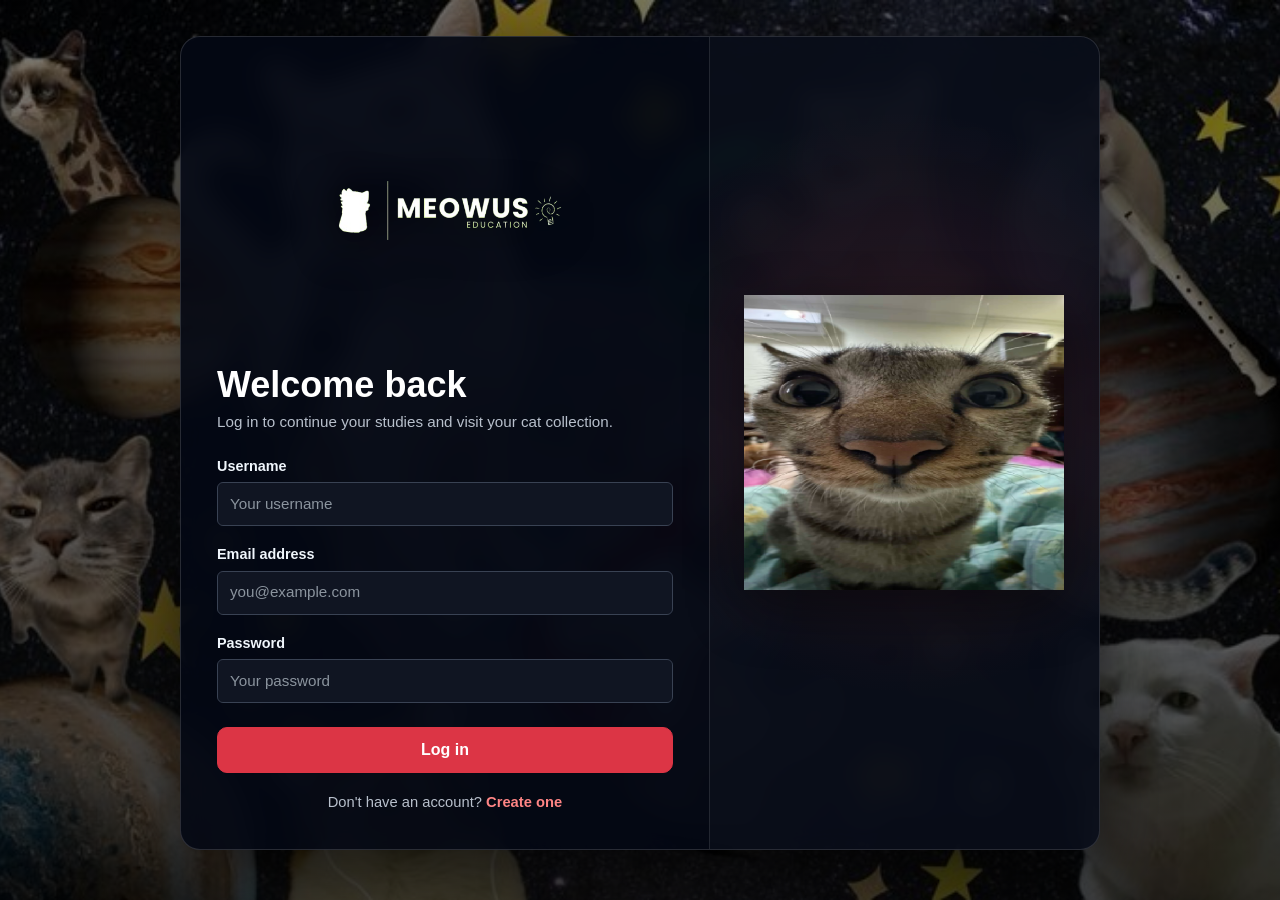
==== commit 170b6250: "Added register and login" ====
--- a/index.html
+++ b/index.html
@@ -1,40 +1,49 @@
 <!DOCTYPE html>
+<!-- data-bs-theme="dark" tells Bootstrap 5 to use its built-in dark mode colors -->
 <html lang="en" data-bs-theme="dark">
 
 <head>
     <meta charset="UTF-8" />
     <meta name="viewport" content="width=device-width, initial-scale=1.0" />
     <title>Meowus Education</title>
-    <!-- Bootstrap 5 CSS (Dark Mode enabled) -->
     <link href="https://cdn.jsdelivr.net/npm/bootstrap@5.3.3/dist/css/bootstrap.min.css" rel="stylesheet" />
-    <!-- Bootstrap Icons -->
     <link href="https://cdn.jsdelivr.net/npm/bootstrap-icons@1.11.3/font/bootstrap-icons.min.css" rel="stylesheet" />
-    <!-- Google Fonts -->
+
+    <!-- 'Plus Jakarta Sans' font -->
     <link rel="preconnect" href="https://fonts.googleapis.com">
     <link rel="preconnect" href="https://fonts.gstatic.com" crossorigin>
     <link href="https://fonts.googleapis.com/css2?family=Plus+Jakarta+Sans:wght@400;500;600;700;800&display=swap"
         rel="stylesheet">
+
     <link rel="stylesheet" href="./mindx-cinema/styles/style.css" />
 </head>
 
 <body>
-    <!-- Top Navigation Bar -->
+    <!-- ============================================================
+         HEADER / NAVIGATION BAR
+         - 'sticky-top' keeps the navbar at the top when scrolling.
+         - 'data-view="..."' attributes are used by our JavaScript to 
+           know which "page" to show when a button is clicked.
+         ============================================================ -->
     <header
         class="navbar navbar-expand-lg navbar-dark border-bottom border-secondary-subtle sticky-top bg-dark-surface">
         <div class="container-fluid px-3 px-lg-4">
+
+            <!-- App Logo Area -->
             <a class="navbar-brand d-flex align-items-center gap-2 fw-bold" href="#">
                 <span class="nav-icon-container">
-                    <img class="nav-icon" src="/mindx-cinema/assets/icon.png" alt="App Logo">
+                    <img class="nav-icon" src="./mindx-cinema/assets/icon.png" alt="App Logo">
                 </span>
             </a>
 
-            <!-- Mobile Toggle -->
+            <!-- Mobile Hamburger Menu Toggle -->
             <button class="navbar-toggler" type="button" data-bs-toggle="collapse" data-bs-target="#topNav">
                 <span class="navbar-toggler-icon"></span>
             </button>
 
-            <!-- Nav Items -->
+            <!-- Navigation Links -->
             <div class="collapse navbar-collapse" id="topNav">
+                <!-- 'nav-pills' makes the active link look like a highlighted button -->
                 <ul class="navbar-nav me-auto mb-2 ms-lg-5 nav-pills gap-1 ms-lg-3">
                     <li class="nav-item">
                         <button class="nav-link active" data-view="dashboard"><i class="bi bi-grid-1x2-fill me-1"></i>
@@ -49,8 +58,10 @@
                             Schedule</button>
                     </li>
                     <li class="nav-item">
+                        <!-- Chest Room link has a relative position so we can attach a red notification badge to it -->
                         <button class="nav-link position-relative" data-view="chests">
                             <i class="bi bi-archive-fill me-1"></i> Chest Room
+                            <!-- Badge is hidden ('d-none') by default. JS removes 'd-none' if chests > 0 -->
                             <span id="navChestBadge"
                                 class="position-absolute top-0 start-100 translate-middle badge rounded-pill bg-danger d-none">0</span>
                         </button>
@@ -69,36 +80,38 @@
                     </li>
                 </ul>
 
-                <!-- User / Auth Profile Area -->
-                <div class="d-flex align-items-center gap-2">
-                    <div id="authProfileDisplay" class="d-none align-items-center gap-2">
-                        <span class="badge bg-secondary-subtle text-light border border-secondary px-2 py-1"
-                            id="currentUserDisplay">User</span>
-                        <button class="btn btn-sm btn-outline-danger" id="logoutBtn" title="Logout"><i
-                                class="bi bi-box-arrow-right"></i></button>
-                    </div>
-                    <button class="btn btn-sm btn-primary" id="loginModalBtn" data-bs-toggle="modal"
-                        data-bs-target="#authModal">
-                        <i class="bi bi-person-fill"></i> Sign In
+                <!-- Shown only after login.html creates a session -->
+                <div id="authProfileDisplay" class="d-flex align-items-center gap-2">
+                    <span class="badge bg-secondary-subtle text-light border border-secondary px-2 py-1"
+                        id="currentUserDisplay">User</span>
+                    <button class="btn btn-sm btn-outline-danger" id="logoutBtn" type="button" title="Log out">
+                        <i class="bi bi-box-arrow-right"></i> Log out
                     </button>
                 </div>
             </div>
         </div>
     </header>
 
-    <!-- Global Banner / Study Timer & Music Widget (Fixed Bar) -->
+    <!-- ============================================================
+         GLOBAL TIMER & MUSIC BAR
+         - This section stays visible no matter what view you are on.
+         - Contains the countdown timer, music controls, and claim button.
+         ============================================================ -->
     <section class="timer-bar border-bottom border-info-subtle py-2">
         <div class="container d-flex flex-wrap align-items-center justify-content-between gap-3">
+
             <!-- Left: Timer Display -->
             <div class="d-flex align-items-center gap-2">
                 <i class="bi bi-stopwatch text-info fs-4"></i>
                 <div>
                     <span class="small text-secondary d-block">Session Timer</span>
+                    <!-- font-monospace keeps the numbers the exact same width so the layout doesn't jitter as time ticks down -->
                     <span class="fs-5 fw-bold font-monospace" id="timerDisplay">25:00</span>
                 </div>
             </div>
 
-            <!-- Center: Looped Study Music Bar -->
+            <!-- Center: Looped Study Music Player -->
+            <!-- We style this like a pill. JS updates the icon and text when playing -->
             <div
                 class="music-player-pill d-flex align-items-center gap-2 px-3 py-1 rounded-pill border border-secondary">
                 <button class="btn btn-sm btn-link text-info p-0 text-decoration-none" id="quickMusicToggleBtn"
@@ -106,12 +119,14 @@
                     <i class="bi bi-music-note-beamed fs-5" id="quickMusicIcon"></i>
                 </button>
                 <span class="small fw-semibold text-light" id="musicStatusText">Study Music</span>
+                <!-- input type="range" creates a slider. Min is 0 (mute), Max is 1 (100% volume) -->
                 <input type="range" class="form-range music-volume-slider" id="musicVolumeSlider" min="0" max="1"
                     step="0.05" value="0.5" title="Music Volume">
             </div>
 
             <!-- Right: Timer Controls -->
             <div class="d-flex align-items-center gap-2">
+                <!-- data-timer-type holds the minute value JS uses to reset the timer -->
                 <div class="btn-group btn-group-sm">
                     <button class="btn btn-outline-secondary active" data-timer-type="25">25m</button>
                     <button class="btn btn-outline-secondary" data-timer-type="50">50m</button>
@@ -121,6 +136,8 @@
                     Start</button>
                 <button class="btn btn-sm btn-outline-secondary" id="timerResetBtn"><i
                         class="bi bi-arrow-counterclockwise"></i></button>
+
+                <!-- Claim button is disabled by default. JS enables it after 15 minutes of studying -->
                 <button class="btn btn-sm btn-warning text-dark fw-bold" id="claimSessionRewardBtn" disabled
                     title="Finish at least 15 min to earn a Study Chest">
                     <i class="bi bi-gift-fill"></i> Finish & Claim Chest
@@ -129,13 +146,21 @@
         </div>
     </section>
 
-    <!-- Main View Container -->
+    <!-- ============================================================
+         MAIN VIEW CONTAINER (Single Page Application logic)
+         - All views exist in the HTML at once. 
+         - CSS hides them by default (display: none).
+         - The 'active' class (display: block) is moved around by JS.
+         ============================================================ -->
     <main class="container py-4 flex-grow-1">
 
         <!-- VIEW 1: DASHBOARD -->
         <div id="view-dashboard" class="app-view active">
+            <!-- row g-4 creates a CSS Grid row with gaps (g-4) between columns -->
             <div class="row g-4">
-                <!-- Quick stats -->
+
+                <!-- Top Row: Quick Stats Cards -->
+                <!-- col-12 means it takes full width on mobile. col-md-4 means it takes 1/3 width on medium+ screens -->
                 <div class="col-12 col-md-4">
                     <div class="card h-100 p-3 bg-dark-card border-secondary">
                         <div class="d-flex justify-content-between align-items-center mb-2">
@@ -143,6 +168,7 @@
                             <i class="bi bi-fire text-warning fs-4"></i>
                         </div>
                         <h3 class="fw-bold mb-1" id="dashStudyMinutes">0 / 60 min</h3>
+                        <!-- Bootstrap Progress Bar -->
                         <div class="progress progress-bar-themed mb-2" style="height: 10px;">
                             <div class="progress-bar bg-primary" id="dashGoalProgress" style="width: 0%"></div>
                         </div>
@@ -176,28 +202,27 @@
                     </div>
                 </div>
 
-                <!-- Today's Pending Tasks -->
+                <!-- Bottom Left: Today's Pending Tasks -->
                 <div class="col-12 col-lg-7">
                     <div class="card bg-dark-card border-secondary p-3 h-100">
                         <div class="d-flex justify-content-between align-items-center mb-3">
                             <h5 class="fw-bold mb-0"><i class="bi bi-list-task me-2 text-primary"></i>Today's Priority
                                 Tasks</h5>
+                            <!-- Calls openCreateTaskModal() in JS without an ID, meaning "create new" -->
                             <button class="btn btn-sm btn-primary" onclick="openCreateTaskModal()">+ Add Task</button>
                         </div>
-                        <div id="dashTaskList" class="task-list-container d-flex flex-column gap-2">
-                            <!-- Dynamically populated -->
-                        </div>
-                    </div>
-                </div>
-
-                <!-- Recent Cat Discoveries -->
+                        <!-- Empty container. JS loops through appState.tasks and injects HTML here. -->
+                        <div id="dashTaskList" class="task-list-container d-flex flex-column gap-2"></div>
+                    </div>
+                </div>
+
+                <!-- Bottom Right: Recent Cat Discoveries -->
                 <div class="col-12 col-lg-5">
                     <div class="card bg-dark-card border-secondary p-3 h-100">
                         <h5 class="fw-bold mb-3"><i class="bi bi-stars text-warning me-2"></i>Recent Cat Discoveries
                         </h5>
-                        <div id="dashRecentCats" class="row g-2">
-                            <!-- Dynamically populated -->
-                        </div>
+                        <!-- Empty container. JS loops through the first 4 elements of appState.collection here. -->
+                        <div id="dashRecentCats" class="row g-2"></div>
                     </div>
                 </div>
             </div>
@@ -211,6 +236,7 @@
                     <p class="text-secondary mb-0">Complete tasks to earn corresponding reward chests!</p>
                 </div>
                 <div class="d-flex gap-2">
+                    <!-- Changing this triggers an event listener in JS to filter the rendered list -->
                     <select id="taskCategoryFilter" class="form-select form-select-sm bg-dark border-secondary">
                         <option value="all">All Categories</option>
                         <option value="small">Small Task (Cardboard Box)</option>
@@ -221,29 +247,27 @@
                             class="bi bi-plus-lg"></i> Add Task</button>
                 </div>
             </div>
-
-            <div class="row g-3" id="taskListGrid">
-                <!-- Rendered task cards -->
-            </div>
-        </div>
-
-        <!-- VIEW 3: SCHEDULE -->
+            <!-- Grid where all tasks are rendered -->
+            <div class="row g-3" id="taskListGrid"></div>
+        </div>
+
+        <!-- VIEW 3: SCHEDULE (Visual Only feature) -->
         <div id="view-schedule" class="app-view">
             <div class="d-flex justify-content-between align-items-center mb-4">
                 <div>
                     <h3 class="fw-bold mb-0">Study Schedule</h3>
                     <p class="text-secondary mb-0">Plan your revisions, lecture sessions, and assignment deadlines.</p>
                 </div>
+                <!-- Opens scheduleModal via Bootstrap attributes -->
                 <button class="btn btn-primary btn-sm" data-bs-toggle="modal" data-bs-target="#scheduleModal">+ Schedule
                     Event</button>
             </div>
-
-            <div class="row g-3" id="scheduleListContainer">
-                <!-- Scheduled blocks injected here -->
-            </div>
+            <div class="row g-3" id="scheduleListContainer"></div>
         </div>
 
         <!-- VIEW 4: CHEST ROOM -->
+        <!-- Contains static HTML structures for the 4 chest types.
+             JS simply updates the inner text of the span badges and enables/disables the buttons. -->
         <div id="view-chests" class="app-view">
             <div class="text-center mb-4">
                 <h2 class="fw-bold mb-1">Rewards & Chest Room</h2>
@@ -254,15 +278,11 @@
                 <!-- Cardboard Box -->
                 <div class="col-12 col-sm-6 col-lg-3">
                     <div class="card chest-card bg-dark-card border-secondary text-center p-3 h-100">
-                        <div class="chest-icon-wrapper mb-3">
-                            <i class="bi bi-box-seam fs-1 text-secondary"></i>
-                        </div>
+                        <div class="chest-icon-wrapper mb-3"><i class="bi bi-box-seam fs-1 text-secondary"></i></div>
                         <h5 class="fw-bold">Cardboard Box</h5>
                         <p class="small text-secondary mb-3">Reward for completing quick tasks.</p>
-                        <div class="mb-3">
-                            <span class="badge bg-secondary-subtle text-secondary-emphasis fs-6"
-                                id="boxCount-cardboard">0 Available</span>
-                        </div>
+                        <div class="mb-3"><span class="badge bg-secondary-subtle text-secondary-emphasis fs-6"
+                                id="boxCount-cardboard">0 Available</span></div>
                         <button class="btn btn-primary mt-auto" onclick="openChest('cardboard')" id="openBtn-cardboard"
                             disabled>Open Box</button>
                     </div>
@@ -271,14 +291,11 @@
                 <!-- Homework Box -->
                 <div class="col-12 col-sm-6 col-lg-3">
                     <div class="card chest-card bg-dark-card border-secondary text-center p-3 h-100">
-                        <div class="chest-icon-wrapper mb-3">
-                            <i class="bi bi-briefcase-fill fs-1 text-info"></i>
-                        </div>
+                        <div class="chest-icon-wrapper mb-3"><i class="bi bi-briefcase-fill fs-1 text-info"></i></div>
                         <h5 class="fw-bold">Homework Box</h5>
                         <p class="small text-secondary mb-3">Reward for finishing a full homework.</p>
-                        <div class="mb-3">
-                            <span class="badge bg-info-subtle text-info fs-6" id="boxCount-homework">0 Available</span>
-                        </div>
+                        <div class="mb-3"><span class="badge bg-info-subtle text-info fs-6" id="boxCount-homework">0
+                                Available</span></div>
                         <button class="btn btn-info mt-auto text-dark fw-bold" onclick="openChest('homework')"
                             id="openBtn-homework" disabled>Open Box</button>
                     </div>
@@ -287,15 +304,11 @@
                 <!-- Study Chest -->
                 <div class="col-12 col-sm-6 col-lg-3">
                     <div class="card chest-card bg-dark-card border-secondary text-center p-3 h-100">
-                        <div class="chest-icon-wrapper mb-3">
-                            <i class="bi bi-gem fs-1 text-primary"></i>
-                        </div>
+                        <div class="chest-icon-wrapper mb-3"><i class="bi bi-gem fs-1 text-primary"></i></div>
                         <h5 class="fw-bold">Study Chest</h5>
                         <p class="small text-secondary mb-3">Earned from focused study timer sessions.</p>
-                        <div class="mb-3">
-                            <span class="badge bg-primary-subtle text-primary fs-6" id="boxCount-study">0
-                                Available</span>
-                        </div>
+                        <div class="mb-3"><span class="badge bg-primary-subtle text-primary fs-6" id="boxCount-study">0
+                                Available</span></div>
                         <button class="btn btn-primary mt-auto" onclick="openChest('study')" id="openBtn-study"
                             disabled>Open Chest</button>
                     </div>
@@ -304,14 +317,11 @@
                 <!-- Golden Chest -->
                 <div class="col-12 col-sm-6 col-lg-3">
                     <div class="card chest-card bg-dark-card border-warning text-center p-3 h-100">
-                        <div class="chest-icon-wrapper mb-3">
-                            <i class="bi bi-trophy-fill fs-1 text-warning"></i>
-                        </div>
+                        <div class="chest-icon-wrapper mb-3"><i class="bi bi-trophy-fill fs-1 text-warning"></i></div>
                         <h5 class="fw-bold text-warning">Golden Chest</h5>
                         <p class="small text-secondary mb-3">Higher Epic/Legendary cat chance for milestones.</p>
-                        <div class="mb-3">
-                            <span class="badge bg-warning text-dark fs-6" id="boxCount-golden">0 Available</span>
-                        </div>
+                        <div class="mb-3"><span class="badge bg-warning text-dark fs-6" id="boxCount-golden">0
+                                Available</span></div>
                         <button class="btn btn-warning mt-auto fw-bold text-dark" onclick="openChest('golden')"
                             id="openBtn-golden" disabled>Open Golden Chest</button>
                     </div>
@@ -336,13 +346,12 @@
                     </select>
                 </div>
             </div>
-
-            <div class="row g-3" id="collectionGrid">
-                <!-- Cats injected here -->
-            </div>
+            <!-- JS loops through appState.collection and injects Cat Cards here -->
+            <div class="row g-3" id="collectionGrid"></div>
         </div>
 
         <!-- VIEW 6: STATISTICS -->
+        <!-- Purely visual view. JS calculates values from appState arrays and injects the text -->
         <div id="view-stats" class="app-view">
             <h3 class="fw-bold mb-4">Study Performance & Collection Metrics</h3>
             <div class="row g-4">
@@ -374,18 +383,14 @@
                 <div class="col-12 col-md-6">
                     <div class="card bg-dark-card border-secondary p-4 h-100">
                         <h5 class="fw-bold mb-3">Cat Collection Rarity Breakdown</h5>
-                        <div id="rarityBreakdownContainer" class="d-flex flex-column gap-3">
-                            <!-- Progress meters for Common/Rare/Epic/Legendary -->
-                        </div>
+                        <div id="rarityBreakdownContainer" class="d-flex flex-column gap-3"></div>
                     </div>
                 </div>
 
                 <div class="col-12 col-md-6">
                     <div class="card bg-dark-card border-secondary p-4 h-100">
                         <h5 class="fw-bold mb-3">Chests Opened Lifetime</h5>
-                        <div id="chestBreakdownContainer" class="d-flex flex-column gap-2">
-                            <!-- Breakdown list -->
-                        </div>
+                        <div id="chestBreakdownContainer" class="d-flex flex-column gap-2"></div>
                     </div>
                 </div>
             </div>
@@ -413,25 +418,31 @@
                 <div class="mb-3">
                     <label class="form-label">Study Background Music Track</label>
                     <select class="form-select bg-dark border-secondary" id="settingMusicTrack">
-                        <option value="./mindx-cinema/assets/study-music.mp3" selected>Main Study Theme (study-music.mp3)</option>
+                        <!-- The values here map exactly to the file paths loaded by the <audio> element -->
+                        <option value="./mindx-cinema/assets/study-music.mp3" selected>Main Study Theme
+                            (study-music.mp3)</option>
                         <option value="./mindx-cinema/assets/lofi.mp3">Lo-Fi Beats (lofi.mp3)</option>
                         <option value="./mindx-cinema/assets/ambient.mp3">Ambient Focus (ambient.mp3)</option>
                     </select>
                     <div class="form-text">Put your audio files inside <code>/mindx-cinema/assets/</code>!</div>
                 </div>
 
+                <!-- Toggles. JS checks if they are '.checked' when Save is clicked -->
                 <div class="form-check form-switch mb-3">
                     <input class="form-check-input" type="checkbox" id="settingMusicToggle" checked>
-                    <label class="form-check-label" for="settingMusicToggle">Auto-Play Study Music When Timer Starts</label>
+                    <label class="form-check-label" for="settingMusicToggle">Auto-Play Study Music When Timer
+                        Starts</label>
                 </div>
 
                 <div class="form-check form-switch mb-3">
                     <input class="form-check-input" type="checkbox" id="settingSoundToggle" checked>
-                    <label class="form-check-label" for="settingSoundToggle">Enable Sound Effects for Chests & Timer</label>
+                    <label class="form-check-label" for="settingSoundToggle">Enable Sound Effects for Chests &
+                        Timer</label>
                 </div>
 
                 <hr class="border-secondary my-4" />
 
+                <!-- Danger Zone: Wipes local storage -->
                 <div class="d-flex justify-content-between align-items-center">
                     <div>
                         <h6 class="fw-bold text-danger mb-1">Reset All Local Data</h6>
@@ -447,6 +458,12 @@
         </div>
 
     </main>
+
+    <!-- ============================================================
+         MODALS
+         - These are hidden dialog boxes that overlay the screen.
+         - Bootstrap controls the visual show/hide via JS classes.
+         ============================================================ -->
 
     <!-- MODAL: Add / Edit Task -->
     <div class="modal fade" id="taskModal" tabindex="-1">
@@ -457,7 +474,9 @@
                     <button type="button" class="btn-close btn-close-white" data-bs-dismiss="modal"></button>
                 </div>
                 <div class="modal-body">
+                    <!-- form submit triggers JS 'handleTaskSubmit' which stops the page from refreshing -->
                     <form id="taskForm">
+                        <!-- Hidden input used to track if we are Editing an existing task or Creating a new one -->
                         <input type="hidden" id="taskFormId" />
                         <div class="mb-3">
                             <label class="form-label">Task Title</label>
@@ -503,7 +522,7 @@
         </div>
     </div>
 
-    <!-- MODAL: Add Schedule Event -->
+    <!-- MODAL: Add Schedule Event (Form logic similar to Tasks) -->
     <div class="modal fade" id="scheduleModal" tabindex="-1">
         <div class="modal-dialog modal-dialog-centered">
             <div class="modal-content bg-dark-card border-secondary">
@@ -559,12 +578,14 @@
         <div class="modal-dialog modal-dialog-centered">
             <div class="modal-content bg-dark-card border-secondary text-center overflow-hidden">
                 <div class="modal-body p-4">
+                    <!-- View 1: Spinner. Shown while waiting for The Cat API to return an image -->
                     <div id="unboxingSpinner" class="py-5">
                         <div class="spinner-grow text-warning mb-3" style="width: 3.5rem; height: 3.5rem;"></div>
                         <h4 class="fw-bold animate-pulse">Unlocking Chest & Calling The Cat API...</h4>
                         <p class="text-secondary small">Looking for a brand new, unique cat...</p>
                     </div>
 
+                    <!-- View 2: Result. Hidden initially. JS hides the spinner and shows this when API finishes -->
                     <div id="unboxingResult" class="d-none">
                         <span class="badge mb-2 px-3 py-1 fs-6 text-uppercase fw-bold" id="catRarityBadge">Common</span>
                         <div class="cat-reveal-image-container position-relative rounded overflow-hidden my-3">
@@ -573,6 +594,7 @@
                         <h4 class="fw-bold" id="catRevealName">Unique Cat Rescued!</h4>
                         <p class="text-secondary small font-monospace mb-1" id="catRevealId">Cat ID: -</p>
                         <p class="text-secondary small mb-3" id="catRevealDate"></p>
+                        <!-- data-bs-dismiss="modal" automatically closes the overlay -->
                         <button class="btn btn-success px-4" data-bs-dismiss="modal">Add to Collection</button>
                     </div>
                 </div>
@@ -580,7 +602,7 @@
         </div>
     </div>
 
-    <!-- MODAL: Cat Card Inspector -->
+    <!-- MODAL: Cat Card Inspector (with RENAME + REMOVE) -->
     <div class="modal fade" id="catInspectModal" tabindex="-1">
         <div class="modal-dialog modal-dialog-centered">
             <div class="modal-content bg-dark-card border-secondary">
@@ -595,8 +617,8 @@
                     <span class="badge mb-2 px-3 py-1" id="inspectRarity"></span>
                     <p class="text-secondary small mb-0" id="inspectDate"></p>
 
-                    <!-- NEW: Cat Rename Section -->
-                    <div class="card bg-dark border-secondary p-2 mb-3">
+                    <!-- Cat Renaming Section: JS reads this input and modifies the Cat object in appState -->
+                    <div class="card bg-dark border-secondary p-2 mb-3 mt-3">
                         <input type="text" class="form-control bg-dark border-secondary form-control-sm"
                             id="catCustomName" placeholder="Give your cat a custom name..." maxlength="50">
                         <button class="btn btn-sm btn-outline-success mt-2 w-100" id="saveCustomNameBtn">
@@ -604,6 +626,7 @@
                         </button>
                     </div>
 
+                    <!-- Deletes the cat from appState.collection array -->
                     <button class="btn btn-sm btn-outline-danger w-100" id="removeCatBtn">
                         <i class="bi bi-trash"></i> Remove from Collection
                     </button>
@@ -612,38 +635,23 @@
         </div>
     </div>
 
-    <!-- MODAL: Sign In / Auth -->
-    <div class="modal fade" id="authModal" tabindex="-1">
-        <div class="modal-dialog modal-dialog-centered">
-            <div class="modal-content bg-dark-card border-secondary">
-                <div class="modal-header border-secondary">
-                    <h5 class="modal-title fw-bold">Sign In / Switch Profile</h5>
-                    <button type="button" class="btn-close btn-close-white" data-bs-dismiss="modal"></button>
-                </div>
-                <div class="modal-body">
-                    <form id="authForm">
-                        <div class="mb-3">
-                            <label class="form-label">Username</label>
-                            <input type="text" class="form-control bg-dark border-secondary" id="authUsernameInput"
-                                required placeholder="e.g. CatScholar" />
-                            <div class="form-text">Every username keeps separate tasks, chests, and collections in
-                                localStorage.</div>
-                        </div>
-                        <div class="text-end">
-                            <button type="submit" class="btn btn-primary">Continue</button>
-                        </div>
-                    </form>
-                </div>
-            </div>
-        </div>
-    </div>
-
-    <!-- Audio for background study music (Put your study-music.mp3 in /mindx-cinema/assets/) -->
+    <!-- ============================================================
+         BACKGROUND MUSIC AUDIO ELEMENT
+         - This is invisible. 
+         - JavaScript targets the ID "bgMusicPlayer" to play, pause, 
+           set volume, and change the 'src' attribute.
+         - 'loop' means it repeats forever.
+         - 'preload="auto"' tells the browser to download it early so 
+           it plays instantly when the timer starts.
+         ============================================================ -->
     <audio id="bgMusicPlayer" src="./mindx-cinema/assets/study-music.mp3" loop preload="auto"></audio>
 
-    <!-- Bootstrap JS Bundle -->
+    <!-- Bootstrap JS Bundle (Required for Modals, Dropdowns, and Navbars to work) -->
     <script src="https://cdn.jsdelivr.net/npm/bootstrap@5.3.3/dist/js/bootstrap.bundle.min.js"></script>
+
+    <!-- Main Application Logic -->
     <script src="./mindx-cinema/scripts/app.js"></script>
+    <script src="./mindx-cinema/scripts/auth.js"></script>
 </body>
 
 </html>
--- a/mindx-cinema/styles/style.css
+++ b/mindx-cinema/styles/style.css
@@ -1,39 +1,58 @@
+/* 
+  :root defines CSS variables (Custom Properties). 
+  These are used throughout the file so we only have to change colors in one place.
+  Using a pure black theme for high contrast.
+*/
 :root {
     --bg-body: #000000;
+    /* Pure black background */
     --bg-surface: #000000;
+    /* Navbar background */
     --bg-card: #000000;
+    /* Card backgrounds */
     --border-color: #02050a;
+    /* Very dark borders */
     --text-main: #f0f6fc;
+    /* Off-white text for readability */
     --text-muted: #8b949e;
+    /* Gray text for secondary info */
     --primary-accent: #000000;
 }
 
-.nav-icon-container {
-    position: relative;
-    width: 200px;
-    height: 120px;
-}
-
-.nav-icon {
-    position: absolute;
-    width: 250px;
-    height: 250px;
-
-    top: 50%;
-    left: 60%;
-    transform: translate(-50%, -50%);
-}
-
+/* Base Body Styles */
 body {
     font-family: 'Plus Jakarta Sans', -apple-system, BlinkMacSystemFont, sans-serif;
     background-color: var(--bg-body);
     color: var(--text-main);
     min-height: 100vh;
+    /* Ensures body is at least the height of the screen */
     display: flex;
     flex-direction: column;
-}
-
-/* Background surfaces */
+    /* Allows the <main> element to push the footer down if we add one */
+}
+
+/* 
+  Navbar App Logo Container
+  Uses absolute positioning inside a relative container to break out of the standard flow 
+  and allow a large, overlapping logo image.
+*/
+.nav-icon-container {
+    position: relative;
+    width: 200px;
+    height: 120px;
+}
+
+.nav-icon {
+    position: absolute;
+    width: 250px;
+    height: 250px;
+    top: 50%;
+    left: 60%;
+    transform: translate(-50%, -50%);
+    /* Centers the absolute element perfectly */
+}
+
+/* Surface Overrides using !important to override Bootstrap's default colors */
 .bg-dark-surface {
     background-color: var(--bg-surface) !important;
 }
@@ -42,27 +61,29 @@
     background-color: var(--bg-card) !important;
 }
 
-/* App Logo Icon styling */
-.app-icon {
-    width: 32px;
-    height: 32px;
-    object-fit: cover;
-    border: 1.5px solid var(--primary-accent);
-}
-
+/* Gradient Text Effect */
 .text-gradient {
     background: linear-gradient(135deg, #818cf8 0%, #c084fc 100%);
+    -webkit-background-clip: text;
+    /* Clips the background color strictly to the text outline */
     -webkit-text-fill-color: transparent;
-}
-
-/* View switcher */
+    /* Makes the actual text invisible, revealing the gradient */
+}
+
+/* ============================================================
+   SINGLE PAGE APPLICATION (SPA) VIEW SWITCHER
+   Instead of loading new HTML files, JS adds the 'active' class
+   to the view we want to see. The animation creates a smooth transition.
+   ============================================================ */
 .app-view {
     display: none;
+    /* Hidden by default */
     animation: fadeIn 0.25s ease-in-out;
 }
 
 .app-view.active {
     display: block;
+    /* Shown when active */
 }
 
 @keyframes fadeIn {
@@ -71,25 +92,34 @@
         transform: translateY(6px);
     }
 
+    /* Starts slightly lower and transparent */
     to {
         opacity: 1;
         transform: translateY(0);
     }
-}
-
-/* Timer Bar Custom Color & Glow */
+
+    /* Slides into place */
+}
+
+/* ============================================================
+   TIMER BAR & MUSIC PLAYER
+   ============================================================ */
 .timer-bar {
     background-color: #040814 !important;
-    border-bottom: 1px solid #0dcaf0 !important; /* Cyan / Info border */
+    /* Very dark blue/black */
+    border-bottom: 1px solid #0dcaf0 !important;
+    /* Cyan border */
     box-shadow: 0 4px 20px rgba(13, 202, 240, 0.12);
-}
-
-/* Music Player Pill in Timer Bar */
+    /* Subtle cyan glow below the bar */
+}
+
+/* The background container for the music play button and volume slider */
 .music-player-pill {
     background-color: rgba(255, 255, 255, 0.03);
     transition: border-color 0.3s ease, box-shadow 0.3s ease;
 }
 
+/* When JS adds the .playing class, the border glows cyan */
 .music-player-pill.playing {
     border-color: #0dcaf0 !important;
     box-shadow: 0 0 12px rgba(13, 202, 240, 0.25);
@@ -101,7 +131,7 @@
     cursor: pointer;
 }
 
-/* Spinning/bouncing music note when active */
+/* Bouncing music note icon. JS toggles the class 'music-note-spin' when playing. */
 .music-note-spin {
     display: inline-block;
     animation: musicBounce 1s ease-in-out infinite;
@@ -109,20 +139,118 @@
 }
 
 @keyframes musicBounce {
-    0%, 100% { transform: translateY(0) scale(1); }
-    50% { transform: translateY(-3px) scale(1.15); }
-}
-
-/* Chest Cards */
+
+    0%,
+    100% {
+        transform: translateY(0) scale(1); /* 0%-100%: original state */
+    }
+
+    50% {
+        transform: translateY(-3px) scale(1.15); /* when mid-way, slowly scale up and move up */
+    }
+}
+
+/* Timer digits glow when running */
+#timerDisplay.timer-active {
+    color: #38bdf8 !important;
+    /* Light blue text */
+    text-shadow: 0 0 12px rgba(56, 189, 248, 0.6);
+    /* Blue text shadow creates a neon effect */
+}
+
+/* ============================================================
+   GAMIFICATION: GLOWS, CONFETTI & CELEBRATION ANIMATIONS
+   ============================================================ */
+/* Added via JS when daily goal >= 100% */
+/* !important is used for priority */
+.goal-complete-glow {
+    background: linear-gradient(90deg, #34d399, #10b981) !important;
+    box-shadow: 0 0 15px rgba(52, 211, 153, 0.5) !important;
+}
+
+/* Added via JS to a task card when marked complete */
+.task-completed-glow {
+    background: linear-gradient(135deg, rgba(52, 211, 153, 0.1), rgba(34, 197, 94, 0.1)) !important;
+    border-color: #22c55e !important;
+    box-shadow: 0 0 12px rgba(34, 197, 94, 0.2) !important;
+}
+
+/* Pulsing button effect when a chest count > 0 */
+.chest-available {
+    animation: chessPulse 1.5s ease-in-out infinite;
+}  /* You can make your own animation, using animation: */
+
+@keyframes chessPulse {
+
+    /* Uses box-shadow expansion to simulate a "radar" or "heartbeat" ring */
+    0%,
+    100% {
+        box-shadow: 0 0 0 0 rgba(251, 146, 60, 0.4);
+    }
+
+    50% {
+        box-shadow: 0 0 0 10px rgba(251, 146, 60, 0);
+    }
+}
+
+/* Pop-in bounce when a new cat image is revealed in the modal */
+.chest-opening-celebration {
+    animation: celebrationBounce 0.8s cubic-bezier(0.68, -0.55, 0.265, 1.55);
+}
+
+@keyframes celebrationBounce {
+    0% {
+        transform: translateY(0) scale(1);
+    }
+
+    50% {
+        transform: translateY(-20px) scale(1.1);
+    }
+
+    100% {
+        transform: translateY(0) scale(1);
+    }
+}
+
+/* 
+   Confetti CSS. JS creates <div> elements with this class and appends them to body.
+   'fixed' positioning ensures they overlay everything on screen.
+   'pointer-events: none' ensures you can still click things underneath the falling confetti.
+*/
+.confetti-particle {
+    position: fixed;
+    pointer-events: none; /* ignore mouse completely */
+    z-index: 10000;
+    animation: confettiFall 2s ease-out forwards;
+}
+
+@keyframes confettiFall {
+    0% {
+        opacity: 1;
+        transform: translateY(0) rotateZ(0deg);
+    }
+
+    /* Falls down 200px and spins 720 degrees, fading out */
+    100% {
+        opacity: 0;
+        transform: translateY(200px) rotateZ(720deg);
+    }
+}
+
+/* ============================================================
+   CHEST CARDS & ICONS
+   ============================================================ */
 .chest-card {
     transition: transform 0.2s ease, box-shadow 0.2s ease;
 }
 
 .chest-card:hover {
     transform: translateY(-4px);
+    /* Moves up slightly on mouse hover */
     box-shadow: 0 10px 20px rgba(0, 0, 0, 0.4);
 }
 
+/* Floating animation for the icons sitting above the chest cards */
 .chest-icon-wrapper {
     animation: floatIcon 3s ease-in-out infinite;
 }
@@ -137,9 +265,14 @@
     50% {
         transform: translateY(-6px);
     }
-}
-
-/* Rarity Glowing Borders & Badges */
+
+    /* Bob up and down slowly */
+}
+
+/* ============================================================
+   RARITY GLOWING BORDERS & BADGES
+   Depending on the cat's rarity string in JS, we apply one of these classes.
+   ============================================================ */
 .rarity-Common {
     border-color: #8b949e !important;
 }
@@ -172,6 +305,8 @@
 .rarity-Legendary {
     border-color: #eab308 !important;
     box-shadow: 0 0 18px rgba(234, 179, 8, 0.35);
+    /* Legendary gets a special continuous shimmer animation */
+    animation: legendaryShimmer 2s ease-in-out infinite;
 }
 
 .badge-Legendary {
@@ -179,10 +314,30 @@
     color: #fff;
 }
 
-/* Cat Card Thumbnails */
+@keyframes legendaryShimmer {
+
+    0%,
+    100% {
+        border-color: #eab308;
+        box-shadow: 0 0 10px rgba(234, 179, 8, 0.2);
+    }
+
+    50% {
+        border-color: #fbbf24;
+        box-shadow: 0 0 20px rgba(251, 191, 36, 0.4);
+    }
+
+    /* Intensify shadow */
+}
+
+/* ============================================================
+   CAT CARD THUMBNAILS
+   ============================================================ */
 .cat-thumbnail {
     aspect-ratio: 1 / 1;
+    /* Forces perfect squares for image thumbnails */
     object-fit: cover;
+    /* Crops image to fit the square without stretching */
     width: 100%;
 }
 
@@ -193,8 +348,10 @@
 
 .cat-card-interactive:hover {
     transform: scale(1.03);
-}
-
+    /* Slight zoom when hovering over a cat in the collection */
+}
+
+/* Loading pulsing text used in the Unboxing Modal */
 .animate-pulse {
     animation: pulse 1.5s cubic-bezier(0.4, 0, 0.6, 1) infinite;
 }
@@ -211,10 +368,12 @@
     }
 }
 
-/* Scrollable containers */
+/* Scrollable container constraints */
 .task-list-container {
     max-height: 480px;
+    /* Prevents long task lists from breaking the page height */
     overflow-y: auto;
+    /* Adds vertical scrollbar if needed */
 }
 
 .max-w-700 {
